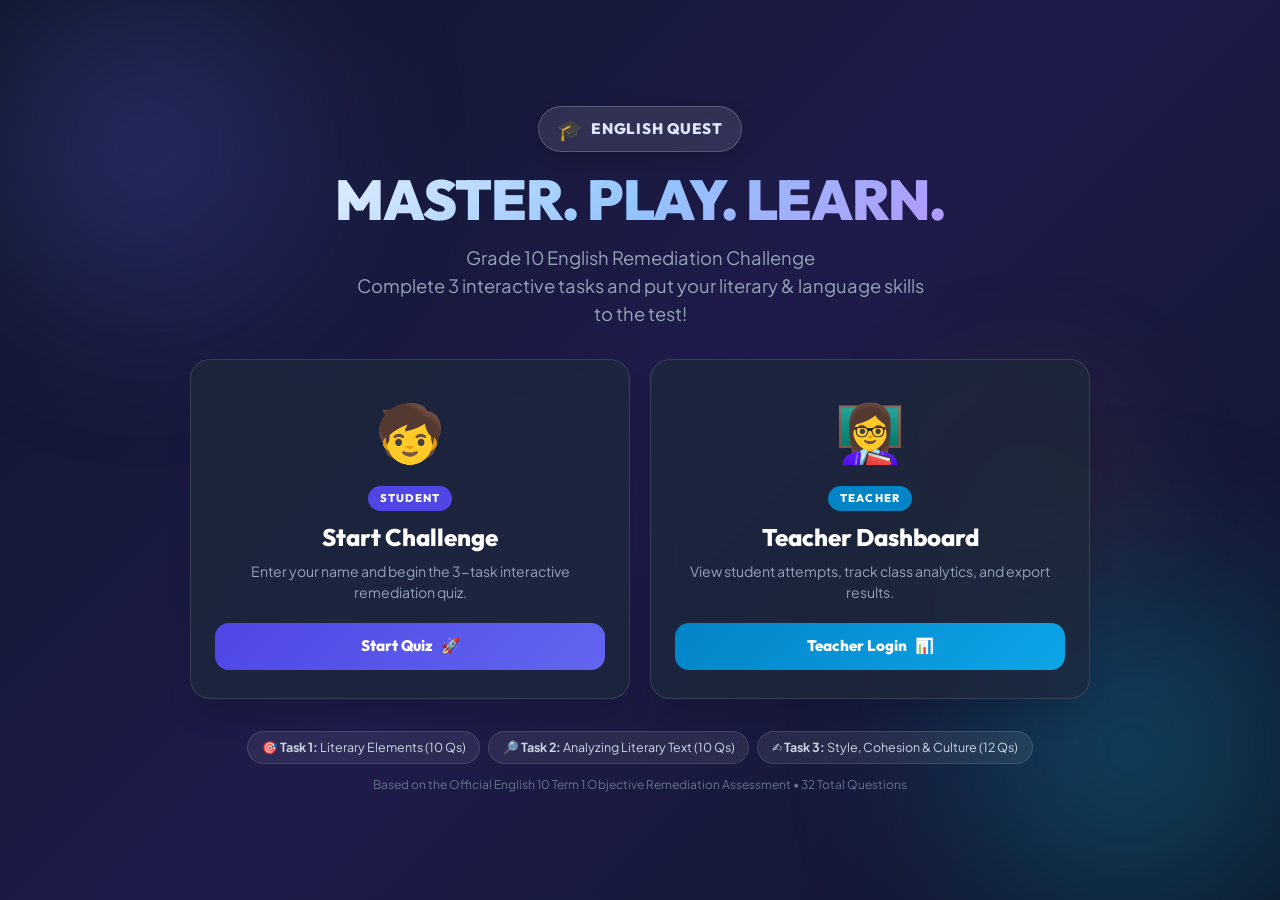
==== index.html @ ee781878 "updated" ====
﻿<!doctype html>
<html lang="en">
  <head>
    <meta charset="UTF-8" />
    <meta name="viewport" content="width=device-width, initial-scale=1.0" />
    <title>English Quest — Interactive English 10 Remediation</title>
    <link rel="preconnect" href="https://fonts.googleapis.com" />
    <link rel="preconnect" href="https://fonts.gstatic.com" crossorigin />
    <link
      href="https://fonts.googleapis.com/css2?family=Plus+Jakarta+Sans:wght@400;500;600;700;800&family=Outfit:wght@600;700;800;900&display=swap"
      rel="stylesheet"
    />
    <link rel="stylesheet" href="css/style.css" />
  </head>
  <body class="landing-body">
    <!-- Animated background particles/shapes -->
    <div class="bg-shape shape-1"></div>
    <div class="bg-shape shape-2"></div>
    <div class="bg-shape shape-3"></div>

    <div class="landing-container">
      <!-- Brand Header -->
      <header class="landing-header">
        <div class="hero-logo-badge">
          <span class="logo-emoji">🎓</span>
          <span class="logo-text">ENGLISH QUEST</span>
        </div>
        <h1 class="landing-title">MASTER. PLAY. LEARN.</h1>
        <p class="landing-subtitle">
          Grade 10 English Remediation Challenge<br />
          Complete 3 interactive tasks and put your literary & language skills
          to the test!
        </p>
      </header>

      <!-- Role Selection Cards -->
      <main class="portal-grid">
        <!-- Student Portal Option -->
        <a href="student.html" class="portal-card student-card">
          <div class="portal-card-glow"></div>
          <div class="portal-icon">🧒</div>
          <div class="portal-info">
            <span class="portal-role-tag student-tag">STUDENT</span>
            <h2 class="portal-heading">Start Challenge</h2>
            <p class="portal-desc">
              Enter your name and begin the 3-task interactive remediation quiz.
            </p>
          </div>
          <div class="portal-btn student-btn">
            <span>Start Quiz</span>
            <span class="btn-arrow">🚀</span>
          </div>
        </a>

        <!-- Teacher Portal Option -->
        <a href="teacher-login.html" class="portal-card teacher-card">
          <div class="portal-card-glow"></div>
          <div class="portal-icon">👩‍🏫</div>
          <div class="portal-info">
            <span class="portal-role-tag teacher-tag">TEACHER</span>
            <h2 class="portal-heading">Teacher Dashboard</h2>
            <p class="portal-desc">
              View student attempts, track class analytics, and export results.
            </p>
          </div>
          <div class="portal-btn teacher-btn">
            <span>Teacher Login</span>
            <span class="btn-arrow">📊</span>
          </div>
        </a>
      </main>

      <!-- Tasks Overview Bar -->
      <footer class="landing-footer">
        <div class="task-pill-bar">
          <div class="task-mini-pill">
            🎯 <strong>Task 1:</strong> Literary Elements (10 Qs)
          </div>
          <div class="task-mini-pill">
            🔎 <strong>Task 2:</strong> Analyzing Literary Text (10 Qs)
          </div>
          <div class="task-mini-pill">
            ✍️ <strong>Task 3:</strong> Style, Cohesion & Culture (12 Qs)
          </div>
        </div>
        <p class="curriculum-note">
          Based on the Official English 10 Term 1 Objective Remediation
          Assessment • 32 Total Questions
        </p>
      </footer>
    </div>
  </body>
</html>
---- css/style.css ----
/* ==========================================================================
   ENGLISH QUEST DESIGN SYSTEM — MOBILE-FIRST RESPONSIVE CORE
   ========================================================================== */
:root {
    --primary: #4f46e5;
    --primary-hover: #4338ca;
    --primary-glow: rgba(79, 70, 229, 0.4);
    --secondary: #06b6d4;
    --accent: #f59e0b;
    --success: #10b981;
    --success-light: #ecfdf5;
    --danger: #ef4444;
    --danger-light: #fef2f2;
    --bg-page: #f8fafc;
    --text-main: #1e293b;
    --text-muted: #64748b;
    --border-color: #e2e8f0;
    --font-heading: 'Outfit', system-ui, -apple-system, BlinkMacSystemFont, 'Segoe UI', Roboto, sans-serif;
    --font-body: 'Plus Jakarta Sans', system-ui, -apple-system, BlinkMacSystemFont, 'Segoe UI', Roboto, sans-serif;
    --font-mono: 'JetBrains Mono', monospace, sans-serif;
    
    --shadow-sm: 0 1px 3px rgba(0, 0, 0, 0.06);
    --shadow-md: 0 4px 12px rgba(0, 0, 0, 0.08);
    --shadow-lg: 0 10px 24px -4px rgba(0, 0, 0, 0.12);
    --shadow-xl: 0 20px 32px -8px rgba(0, 0, 0, 0.16);

    --radius-sm: 10px;
    --radius-md: 14px;
    --radius-lg: 20px;
    --radius-xl: 26px;
    --radius-full: 9999px;

    --min-touch-target: 44px;
}

*, *::before, *::after {
    box-sizing: border-box;
    margin: 0;
    padding: 0;
    -webkit-tap-highlight-color: transparent;
}

html {
    font-size: 16px;
    -webkit-text-size-adjust: 100%;
}

body {
    font-family: var(--font-body);
    background-color: var(--bg-page);
    color: var(--text-main);
    line-height: 1.5;
    min-height: 100vh;
    min-height: 100dvh;
    overflow-x: hidden;
    position: relative;
    padding-top: env(safe-area-inset-top, 0);
    padding-bottom: env(safe-area-inset-bottom, 0);
    padding-left: env(safe-area-inset-left, 0);
    padding-right: env(safe-area-inset-right, 0);
}

button, a, input, select {
    touch-action: manipulation;
}

/* Background floating glow shapes (GPU-optimized & reduced on mobile) */
.bg-shape {
    position: fixed;
    border-radius: 50%;
    filter: blur(80px);
    z-index: 0;
    pointer-events: none;
    opacity: 0.35;
    will-change: transform;
}

.shape-1 {
    width: clamp(250px, 40vw, 450px);
    height: clamp(250px, 40vw, 450px);
    background: radial-gradient(circle, #6366f1 0%, rgba(99, 102, 241, 0) 70%);
    top: -80px;
    left: -80px;
}

.shape-2 {
    width: clamp(280px, 45vw, 500px);
    height: clamp(280px, 45vw, 500px);
    background: radial-gradient(circle, #06b6d4 0%, rgba(6, 182, 212, 0) 70%);
    bottom: -100px;
    right: -100px;
}

.shape-3 {
    width: 250px;
    height: 250px;
    background: radial-gradient(circle, #f59e0b 0%, rgba(245, 158, 11, 0) 70%);
    top: 40%;
    right: 10%;
    opacity: 0.2;
}

/* Landing Page Styles */
.landing-body {
    background: linear-gradient(135deg, #0f172a 0%, #1e1b4b 50%, #0f172a 100%);
    color: #ffffff;
    display: flex;
    align-items: center;
    justify-content: center;
    min-height: 100vh;
    min-height: 100dvh;
    padding: 1.5rem 1rem;
}

.landing-container {
    max-width: 900px;
    width: 100%;
    margin: 0 auto;
    text-align: center;
    position: relative;
    z-index: 10;
}

.landing-header {
    margin-bottom: 2rem;
}

.hero-logo-badge {
    display: inline-flex;
    align-items: center;
    gap: 0.5rem;
    background: rgba(255, 255, 255, 0.1);
    backdrop-filter: blur(10px);
    border: 1px solid rgba(255, 255, 255, 0.2);
    padding: 0.4rem 1.1rem;
    border-radius: var(--radius-full);
    margin-bottom: 1rem;
    box-shadow: 0 4px 15px rgba(0, 0, 0, 0.2);
}

.logo-emoji {
    font-size: 1.3rem;
}

.logo-text {
    font-family: var(--font-heading);
    font-weight: 800;
    font-size: 0.95rem;
    letter-spacing: 0.05em;
    color: #e0e7ff;
}

.landing-title {
    font-family: var(--font-heading);
    font-size: clamp(2rem, 6vw, 3.5rem);
    font-weight: 900;
    letter-spacing: -0.02em;
    line-height: 1.15;
    margin-bottom: 0.75rem;
    background: linear-gradient(135deg, #ffffff 0%, #93c5fd 50%, #c084fc 100%);
    -webkit-background-clip: text;
    -webkit-text-fill-color: transparent;
}

.landing-subtitle {
    font-size: clamp(0.95rem, 2.5vw, 1.15rem);
    color: #94a3b8;
    max-width: 580px;
    margin: 0 auto;
    line-height: 1.5;
}

.portal-grid {
    display: grid;
    grid-template-columns: 1fr 1fr;
    gap: 1.25rem;
    margin-bottom: 2rem;
}

.portal-card {
    background: rgba(30, 41, 59, 0.75);
    backdrop-filter: blur(16px);
    border: 1.5px solid rgba(255, 255, 255, 0.12);
    border-radius: var(--radius-lg);
    padding: 1.75rem 1.5rem;
    text-decoration: none;
    color: #ffffff;
    display: flex;
    flex-direction: column;
    align-items: center;
    text-align: center;
    position: relative;
    overflow: hidden;
    transition: all 250ms ease;
    box-shadow: var(--shadow-xl);
    min-height: var(--min-touch-target);
}

.portal-card:hover {
    transform: translateY(-4px);
    border-color: rgba(255, 255, 255, 0.3);
}

.portal-icon {
    font-size: clamp(2.5rem, 6vw, 3.5rem);
    margin-bottom: 0.75rem;
}

.portal-role-tag {
    display: inline-block;
    font-family: var(--font-heading);
    font-weight: 800;
    font-size: 0.7rem;
    letter-spacing: 0.1em;
    padding: 0.25rem 0.75rem;
    border-radius: var(--radius-full);
    margin-bottom: 0.5rem;
}

.student-tag { background: #4f46e5; color: #ffffff; }
.teacher-tag { background: #0284c7; color: #ffffff; }

.portal-heading {
    font-family: var(--font-heading);
    font-size: clamp(1.2rem, 3vw, 1.5rem);
    font-weight: 800;
    margin-bottom: 0.35rem;
    color: #ffffff;
}

.portal-desc {
    font-size: 0.88rem;
    color: #94a3b8;
    margin-bottom: 1.25rem;
    flex: 1;
}

.portal-btn {
    width: 100%;
    min-height: var(--min-touch-target);
    padding: 0.75rem 1.25rem;
    border-radius: var(--radius-md);
    font-family: var(--font-heading);
    font-weight: 800;
    font-size: 0.95rem;
    display: flex;
    align-items: center;
    justify-content: center;
    gap: 0.5rem;
}

.student-btn { background: linear-gradient(135deg, #4f46e5 0%, #6366f1 100%); color: #ffffff; }
.teacher-btn { background: linear-gradient(135deg, #0284c7 0%, #0ea5e9 100%); color: #ffffff; }

.task-pill-bar {
    display: flex;
    justify-content: center;
    gap: 0.5rem;
    flex-wrap: wrap;
    margin-bottom: 0.75rem;
}

.task-mini-pill {
    background: rgba(255, 255, 255, 0.08);
    backdrop-filter: blur(8px);
    border: 1px solid rgba(255, 255, 255, 0.12);
    padding: 0.4rem 0.85rem;
    border-radius: var(--radius-full);
    font-size: 0.78rem;
    color: #cbd5e1;
}

.curriculum-note {
    font-size: 0.75rem;
    color: #64748b;
}

.hidden {
    display: none !important;
}

/* Mobile Breakpoints */
@media (max-width: 680px) {
    .portal-grid {
        grid-template-columns: 1fr;
        gap: 1rem;
    }
    .landing-header {
        margin-bottom: 1.5rem;
    }
    .portal-card {
        padding: 1.5rem 1.25rem;
    }
}

@media (prefers-reduced-motion: reduce) {
    *, *::before, *::after {
        animation-duration: 0.01ms !important;
        animation-iteration-count: 1 !important;
        transition-duration: 0.01ms !important;
    }
}
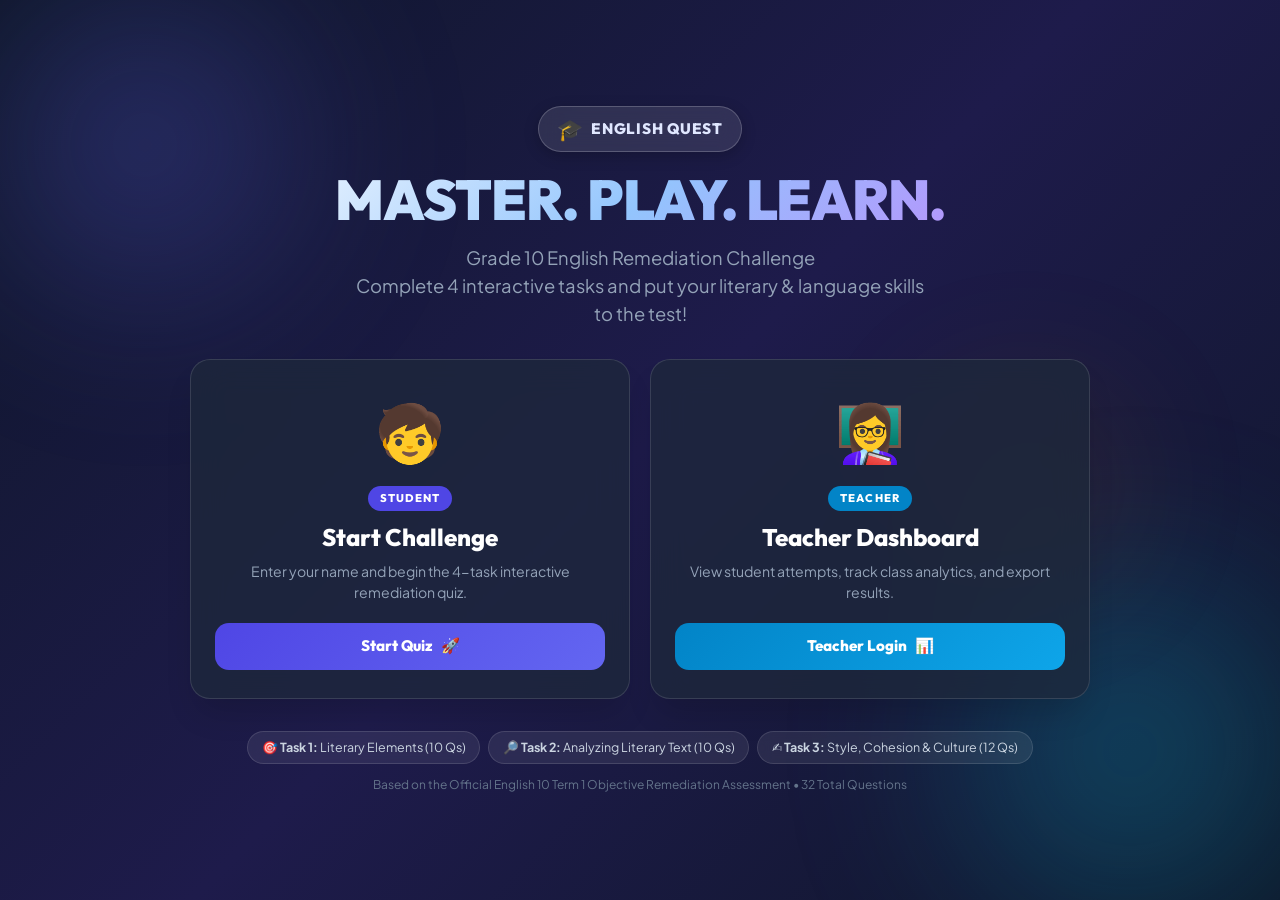
==== commit 8f48f3ab: "Update quiz system" ====
--- a/index.html
+++ b/index.html
@@ -1,4 +1,4 @@
-﻿<!doctype html>
+<!doctype html>
 <html lang="en">
   <head>
     <meta charset="UTF-8" />
@@ -28,7 +28,7 @@
         <h1 class="landing-title">MASTER. PLAY. LEARN.</h1>
         <p class="landing-subtitle">
           Grade 10 English Remediation Challenge<br />
-          Complete 3 interactive tasks and put your literary & language skills
+          Complete 4 interactive tasks and put your literary & language skills
           to the test!
         </p>
       </header>
@@ -43,7 +43,7 @@
             <span class="portal-role-tag student-tag">STUDENT</span>
             <h2 class="portal-heading">Start Challenge</h2>
             <p class="portal-desc">
-              Enter your name and begin the 3-task interactive remediation quiz.
+              Enter your name and begin the 4-task interactive remediation quiz.
             </p>
           </div>
           <div class="portal-btn student-btn">
